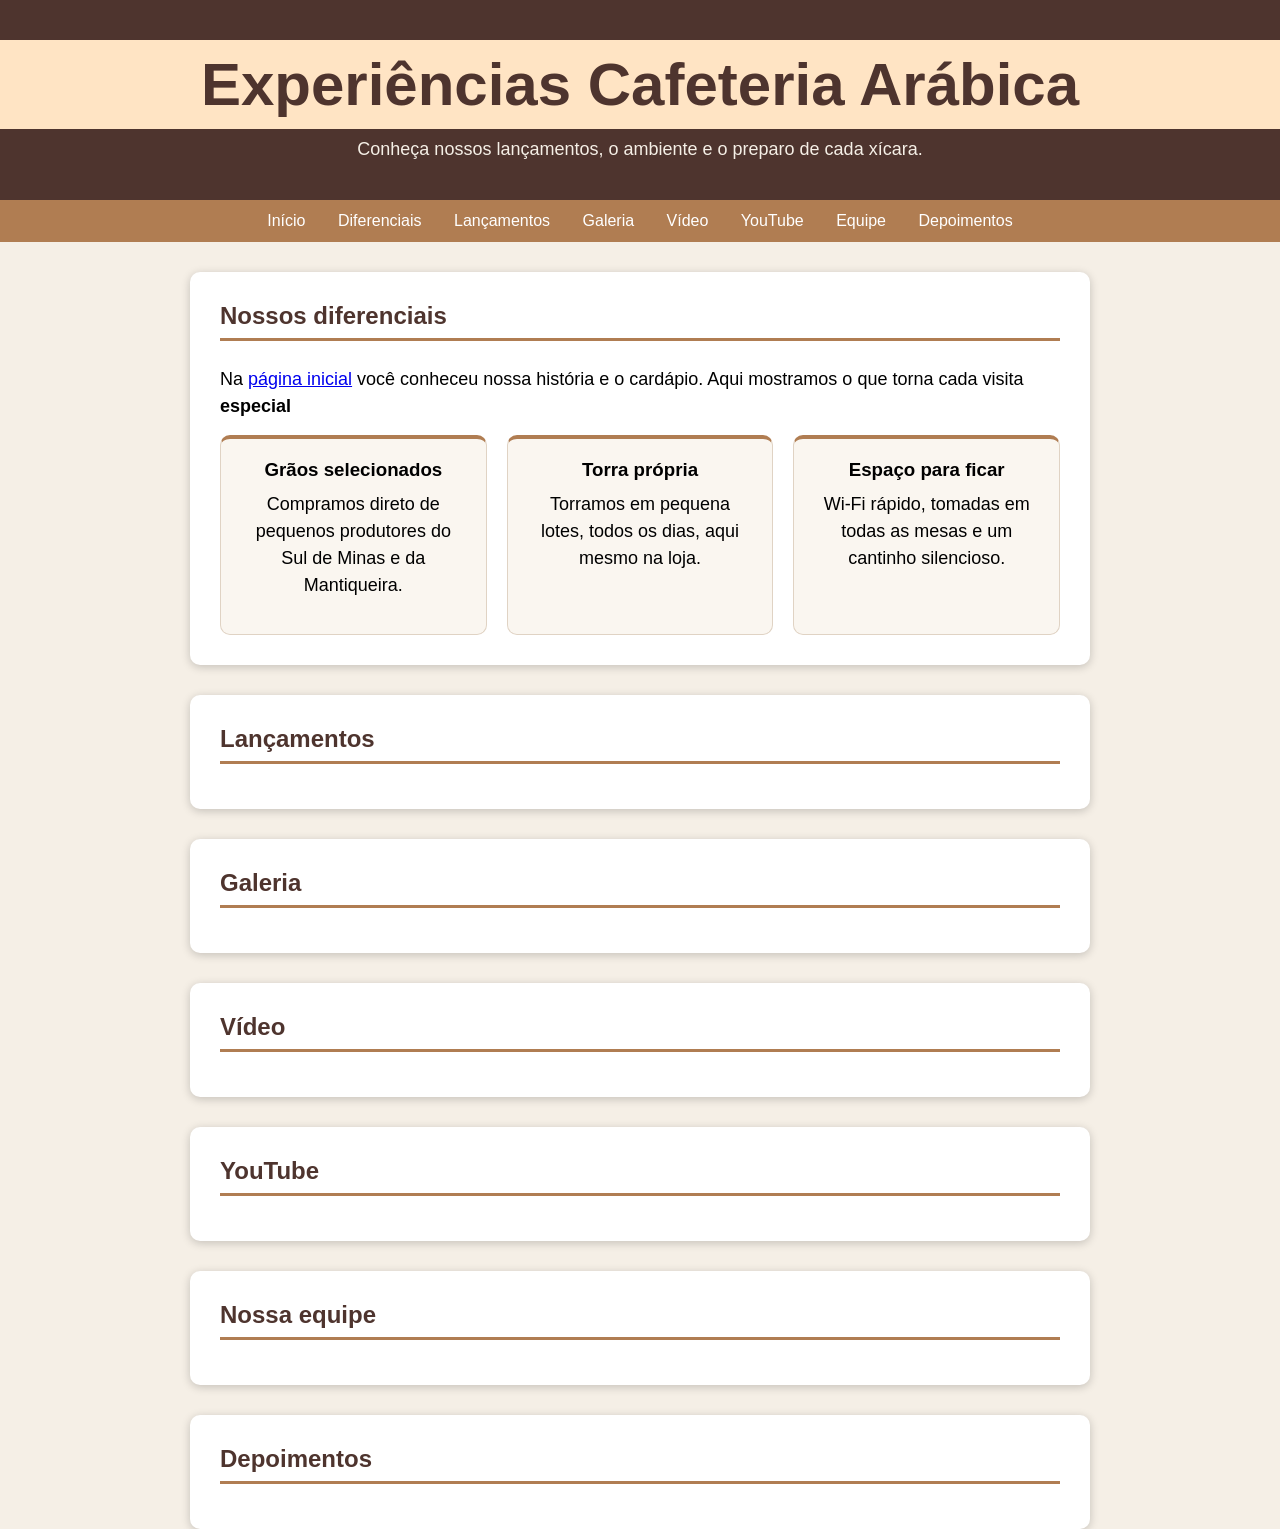
==== avancado.html @ e260ab76 "09/11 - Página 'Experiências'" ====
<!DOCTYPE html>
<html lang="pt-BR">

<head>
    <meta charset="UTF-8">
    <meta name="viewport" content="width=device-width, initial-scale=1.0">
    <title>Experiências | Cafeteria Arábica</title>
    
    <link rel="stylesheet" href="style.css">
    <link rel="stylesheet" href="style-avancado.css">
</head>

<body>
    <header class="topo-animado">
        <h1>Experiências Cafeteria Arábica</h1>
        <p>Conheça nossos lançamentos, o ambiente e o preparo de cada xícara.</p>
    </header>

    <nav>
        <a href="index.html">Início</a>
        <a href="#diferenciais">Diferenciais</a>
        <a href="#lancamentos">Lançamentos</a>
        <a href="#galeria">Galeria</a>
        <a href="#video">Vídeo</a>
        <a href="#youtube">YouTube</a>
        <a href="#equipe">Equipe</a>
        <a href="#depoimentos">Depoimentos</a>
    </nav>

    <main>

        <section id="diferenciais">
            <h2>Nossos diferenciais</h2>
            <p>Na <a href="index.html">página inicial</a> você conheceu nossa história e o cardápio. Aqui mostramos o que torna cada visita <strong>especial</strong></p>

            <div class="diferenciais">
                <article class="diferencial icone-grao">
                    <h3>Grãos selecionados</h3>
                    <p>Compramos direto de pequenos produtores do Sul de Minas e da Mantiqueira.</p>
                </article>

                <article class="diferencial icone-fogo">
                    <h3>Torra própria</h3>
                    <p>Torramos em pequena lotes, todos os dias, aqui mesmo na loja.</p>
                </article>

                <article class="diferencial icone-wifi">
                    <h3>Espaço para ficar</h3>
                    <p>Wi-Fi rápido, tomadas em todas as mesas e um cantinho silencioso.</p>
                </article>
            </div>
        </section>

        <section id="lancamentos">
            <h2>Lançamentos</h2>
        </section>

        <section id="galeria">
            <h2>Galeria</h2>
        </section>

        <section id="video">
            <h2>Vídeo</h2>
        </section>

        <section id="youtube">
            <h2>YouTube</h2>
        </section>

        <section id="equipe">
            <h2>Nossa equipe</h2>
        </section>

        <section id="depoimentos">
            <h2>Depoimentos</h2>
        </section>

    </main>
</body>
</html>
---- style.css ----
/* CSS Reset */
* {
  margin: 0;
  /* Margem externa (da borda para fora) */
  padding: 0;
  /* Margem interna (da borda para dentro) */
  box-sizing: border-box;
  /*
  content-box: soma todosos espaços e expande
  border-box: soma todos os espaços e reduz (conteúdo + espaços)
  */
}

/* Variáveis para a paleta de cores */
:root {
  --cor-marrom-escuro: #4e342e;
  --cor-titulo: bisque;
  --cor-marrom-medio: #b07d52; /* (marrom-medio) */
  --cor-fundo-pagina: #f5efe6;
  --cor-fundo-secao: #ffffff;
  --cor-sombra: rgba(0, 0, 0, 0.2);
  --cor-fonte-escura: #000000;
  --cor-fonte-clara: #ffffff;
  --cor-fundo-dica: #fff8e1;
  --cor-borda-dica: #f0ad4e;
  --cor-borda-tabela: #e0d3c4;
  --cor-marrom-hover: #935f3a;
}


/* Regra de formatação */
main {
  width: 900px;
  /* Largura de um bloco (tag) */
  margin: 0px auto;
  /* text-align: center;     <---- */
}

body {
  font-family:
    /*'Wild Words',*/
    Georgia, Arial, Helvetica, sans-serif;
  background-color: var(--cor-fundo-pagina);
}

header {
  background-color: var(--cor-marrom-escuro);
  /* Cor do Fundo */
  color: var(--cor-fonte-clara);
  /* Cor da Face (Fonte) */
  text-align: center;
  /* Alinhamento horizontal */
  padding: 40px 0px;
  /* (Up,Right,Down,Left) */
}
header p{
  color: var(--cor-fundo-pagina);
}

h1 {
  font-size: 60px;
  color: var(--cor-marrom-escuro);
  background-color: var(--cor-titulo);
  padding: 10px;
}

p {
  font-size: 18px;
  padding-top: 10px;
}

/**/
nav {
  background-color: var(--cor-marrom-medio);
  text-align: center;
  /*margin: 10px; /* (Up,Right,Down,Left) */
  padding: 12px;

  position: sticky;
  top: 0px;
  z-index: 1000;
}

nav a {
  color: var(--cor-fonte-clara);
  text-decoration: none;
  padding: 8px 14px;
  border-radius: 6px;
}

nav a:hover {
  background-color: var(--cor-marrom-hover);
}

section {
  margin-top: 30px;
  padding: 30px;
  background-color: var(--cor-fundo-secao);
  box-shadow: 0px 2px 10px var(--cor-sombra);
  border-radius: 10px;
  /* Cantos arredondados */
  /*
deslocamento horizontal
deslocamento vertical
desfoque
*/
}

section img {
  max-width: 100%;
  height: auto;
  display: block;
  border-radius: 10px;
}

section h2 {
  color: var(--cor-marrom-escuro);
  border-bottom: 3px solid var(--cor-marrom-medio);
  margin-bottom: 15px;
  padding-bottom: 8px;
}

section p {
  margin-bottom: 15px;
  line-height: 150%;
}

section ul, section ol {
  margin-left: 24px;
  margin-bottom: 12px;
}

section li {
  margin-bottom: 5px;
}

section hr {
  border-top: 2px dotted var(--cor-marrom-medio);
  margin: 10px 0px;
}

/* Criar uma classe no CSS */
.dica {
  background-color: var(--cor-fundo-dica);
  border-left: 5px solid var(--cor-borda-dica);
  /* padding-left: +5px; */
  padding: 15px 18px;
  border-radius: 5px;
}

.horario-funcionamento th {
  border: none;
}

.horario-funcionamento td {
border: none;
border-bottom: 1px solid var(--cor-borda-tabela);
text-align: center;
}

/* FORMATAÇÃO DA TABELA */
table{
  width: 100%; /* Ocupa a section inteira */
  border-collapse: collapse; /* Remove os espaços entre as linhas e as colunas */
}
th, td{
  border: 1px solid var(--cor-borda-tabela);
  padding: 10px 14px;
  /* text-align: left; */
}
th{
  background-color: var(--cor-marrom-escuro);
  color: var(--cor-fonte-clara);
}

/* Formatação do formulário */

form label {
  display: block; /* Transforma a tag em um bloco. Antes label era inline */
  margin: 10px 0px 4px;
  color: var(--cor-marrom-escuro);
}

form input, form textarea {
  width: 100%;
  padding: 10px;
  border-radius: 6px;
  border: 1px solid var(--cor-borda-tabela);
}

form button {
  margin-top: 15px;
  border: none;
  background-color: var(--cor-marrom-medio);
  color: var(--cor-fonte-clara);
  padding: 12px 24px;
  border-radius: 6px;
  cursor: pointer;
}

form button:hover {
  background-color: var(--cor-marrom-hover);
}

/* Formatação da seção Delivery usando o ID */

#delivery {
  text-align: center;
  padding: 40px 20px;
  background: linear-gradient(120deg, var(--cor-marrom-escuro), var(--cor-marrom-medio));
  color: var(--cor-fonte-clara);
}

#delivery h2 {
  margin-bottom: 10px;
  border-bottom: none;
  color: var(--cor-fonte-clara);
}

.botao {
  background-color: var(--cor-fonte-clara);
  color: var(--cor-marrom-escuro);
  text-decoration: none;
  padding: 15px 30px;
  border-radius: 30px;
  display: inline-block; /* Combina comportamento imline com block */
}

.botao:hover {
  /* transform: translate3D(3px, 3px, 3px); */
  background-color: #25D366;
}

@font-face {
  font-family: 'Wild Words';
  src: url('Wild-Words-Font/Wild Words Roman.ttf') format('truetype');
  font-weight: normal;
  font-style: normal;
}

@font-face {
  font-family: 'Wild Words';
  src: url('Wild-Words-Font/Wild Words Italic.ttf') format('truetype');
  font-weight: normal;
  font-style: italic;
}

@font-face {
  font-family: 'Wild Words';
  src: url('Wild-Words-Font/Wild Words Bold Italic.ttf') format('truetype');
  font-weight: bold;
  font-style: italic;
}
---- style-avancado.css ----
:root {
    --cor-fundo-experiencias: #faf6f0
}

/* Cabeçalho animado */

.topo-animado h1, .topo-animado p {
    animation: surgir 0.9s ease-out both;

    /* 
        surgir: Nome do keyframe (abaixo)
        0.9s: Duração da animação
        ease-out: Começa mais rápidamente e termina desacelerando
        both: Aplica os estilos iniciais e mantém no final
    */
}

.topo-animado p {
    animation-delay: 0.3s;
    /* O parágrafo começa a animação mais tardia */
}

@keyframes surgir {
    from {
        opacity: 0;                     /* inicia transparente */
        transform: translateY(20px);    /* desloca o elemento 20 pixels para baixo */
    }
    to {
        opacity: 1;                     /* totalmente visível */
        transform: translateY(0);       /* o elemento rertorna a posição inicial */
    }
}

/* Seção diferenciais - uso do flexbox */

.diferenciais {
    display: flex;
    gap: 20px;
}

.diferencial {
    flex: 1;
    background-color: var(--cor-fundo-experiencias);
    border: 1px solid var(--cor-borda-tabela);
    border-top: 4px solid var(--cor-marrom-medio);
    border-radius: 10px;
    padding: 20px;
    text-align: center;
}
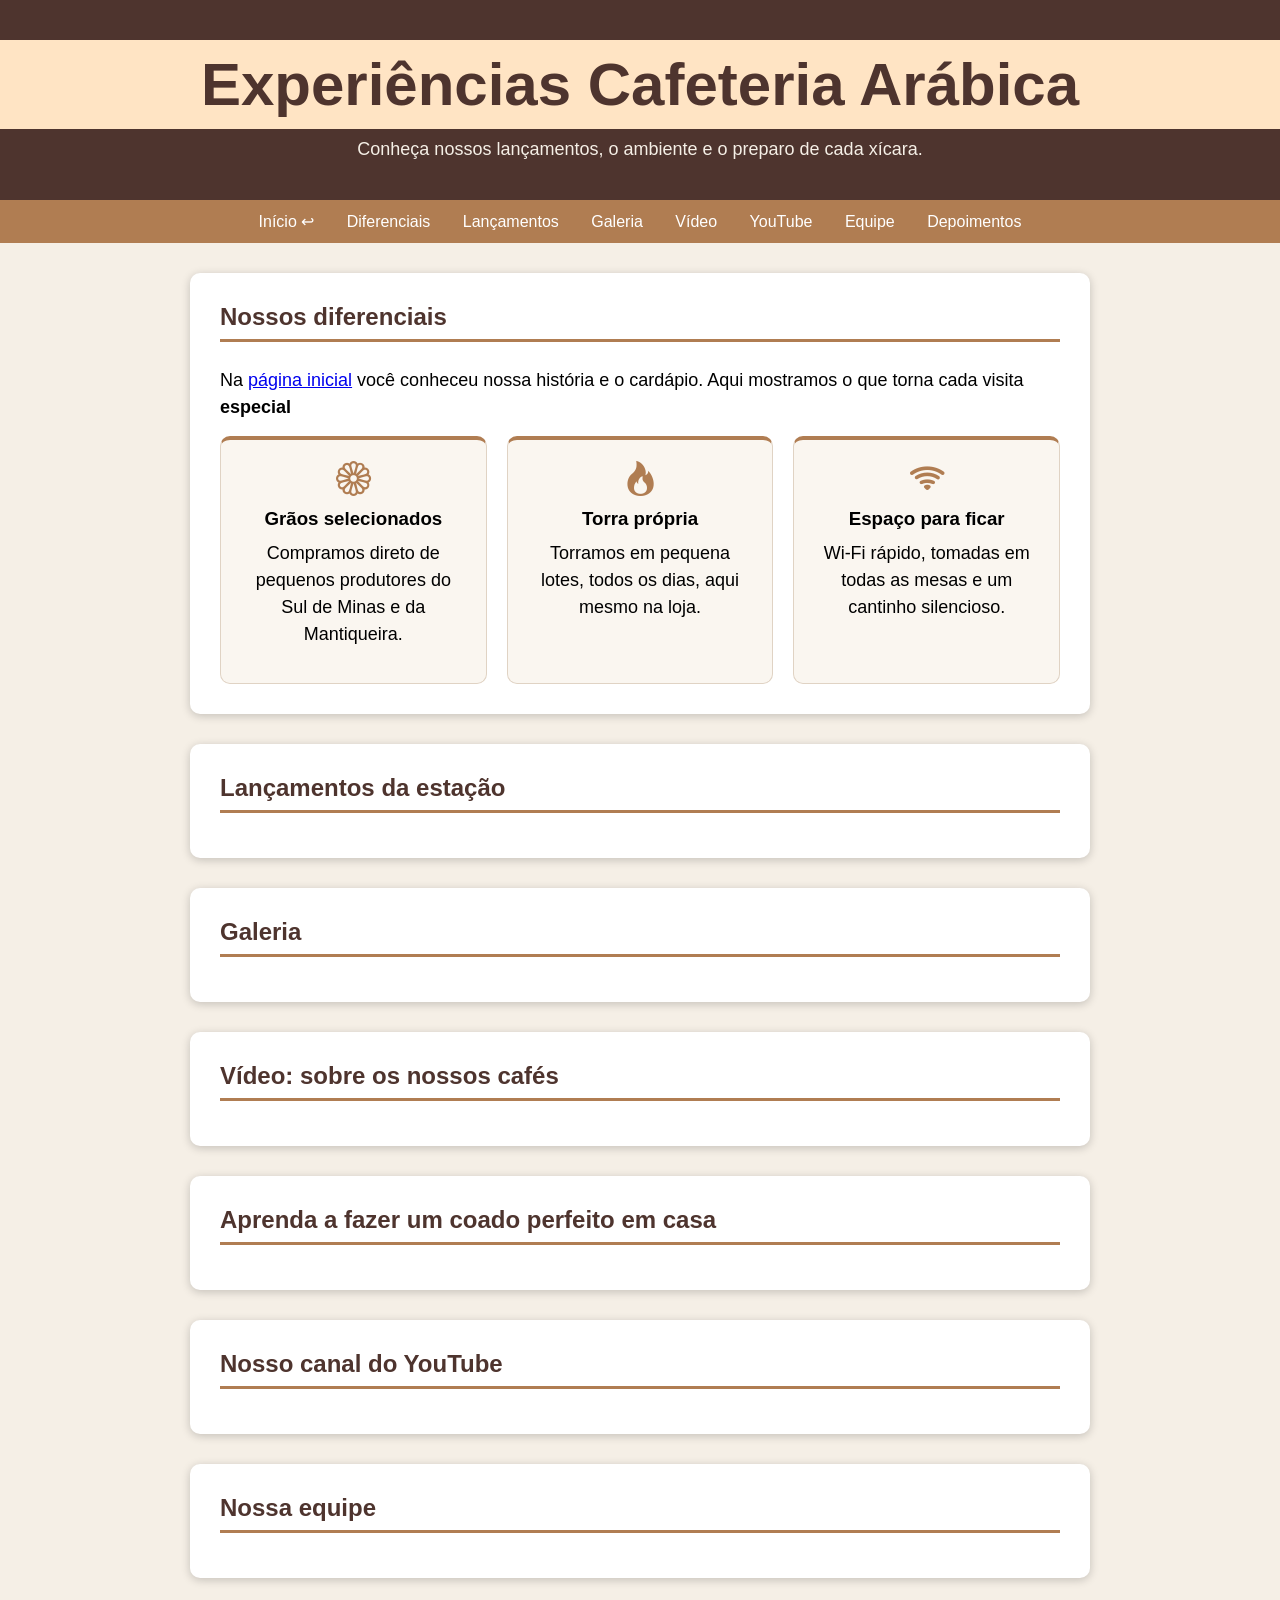
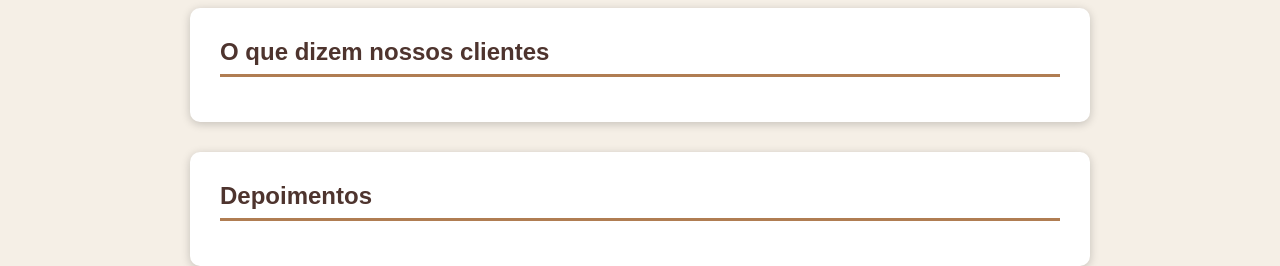
==== commit 091722cd: "13/11 - Sections no html extra/avançado" ====
--- a/avancado.html
+++ b/avancado.html
@@ -17,7 +17,7 @@
     </header>
 
     <nav>
-        <a href="index.html">Início</a>
+        <a href="index.html">Início &larrhk;</a>
         <a href="#diferenciais">Diferenciais</a>
         <a href="#lancamentos">Lançamentos</a>
         <a href="#galeria">Galeria</a>
@@ -52,7 +52,7 @@
         </section>
 
         <section id="lancamentos">
-            <h2>Lançamentos</h2>
+            <h2>Lançamentos da estação</h2>
         </section>
 
         <section id="galeria">
@@ -60,15 +60,23 @@
         </section>
 
         <section id="video">
-            <h2>Vídeo</h2>
+            <h2>Vídeo: sobre os nossos cafés</h2>
+        </section>
+
+        <section id="video2">
+            <h2>Aprenda a fazer um coado perfeito em casa</h2>
         </section>
 
         <section id="youtube">
-            <h2>YouTube</h2>
+            <h2>Nosso canal do YouTube</h2>
         </section>
 
         <section id="equipe">
             <h2>Nossa equipe</h2>
+        </section>
+
+        <section id="clientes">
+            <h2>O que dizem nossos clientes</h2>
         </section>
 
         <section id="depoimentos">
--- a/style.css
+++ b/style.css
@@ -30,7 +30,7 @@
 
 /* Regra de formatação */
 main {
-  width: 900px;
+  max-width: 900px; /* <----- Mudei de width para max-width */
   /* Largura de um bloco (tag) */
   margin: 0px auto;
   /* text-align: center;     <---- */
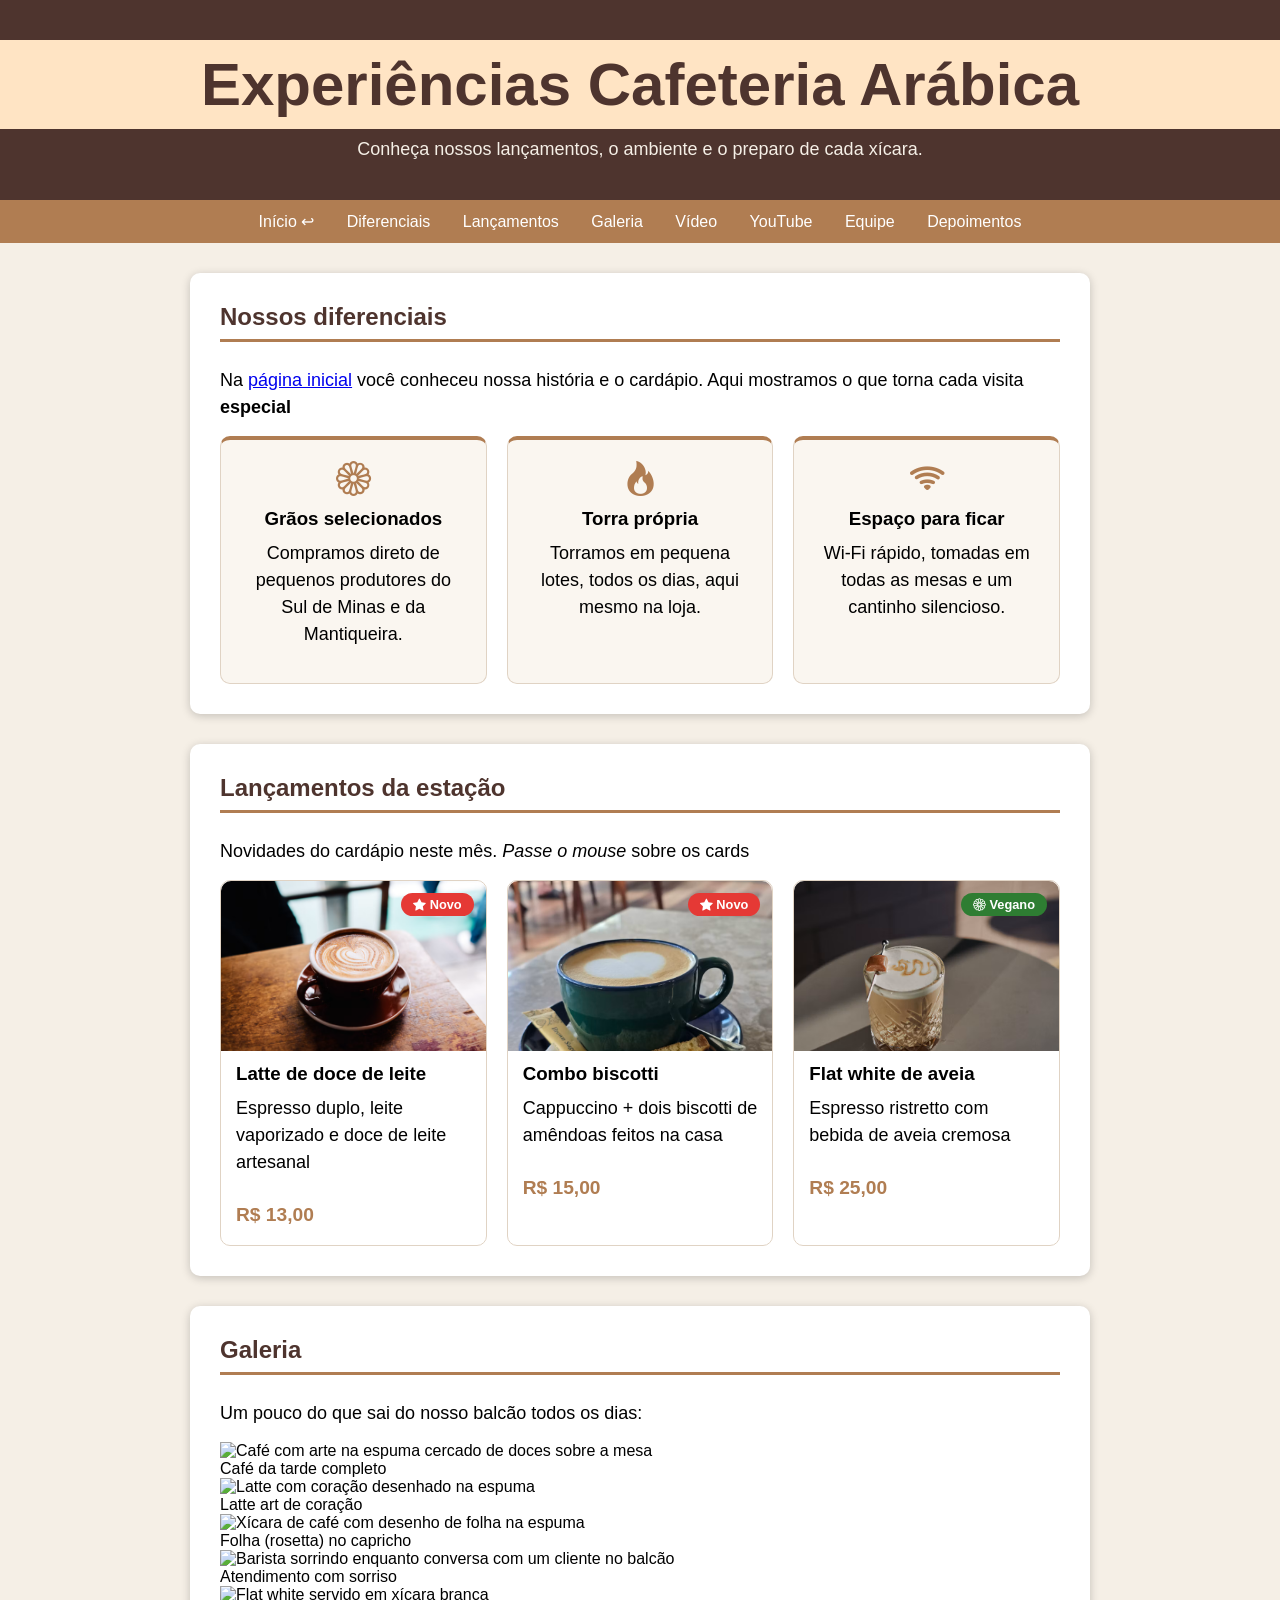
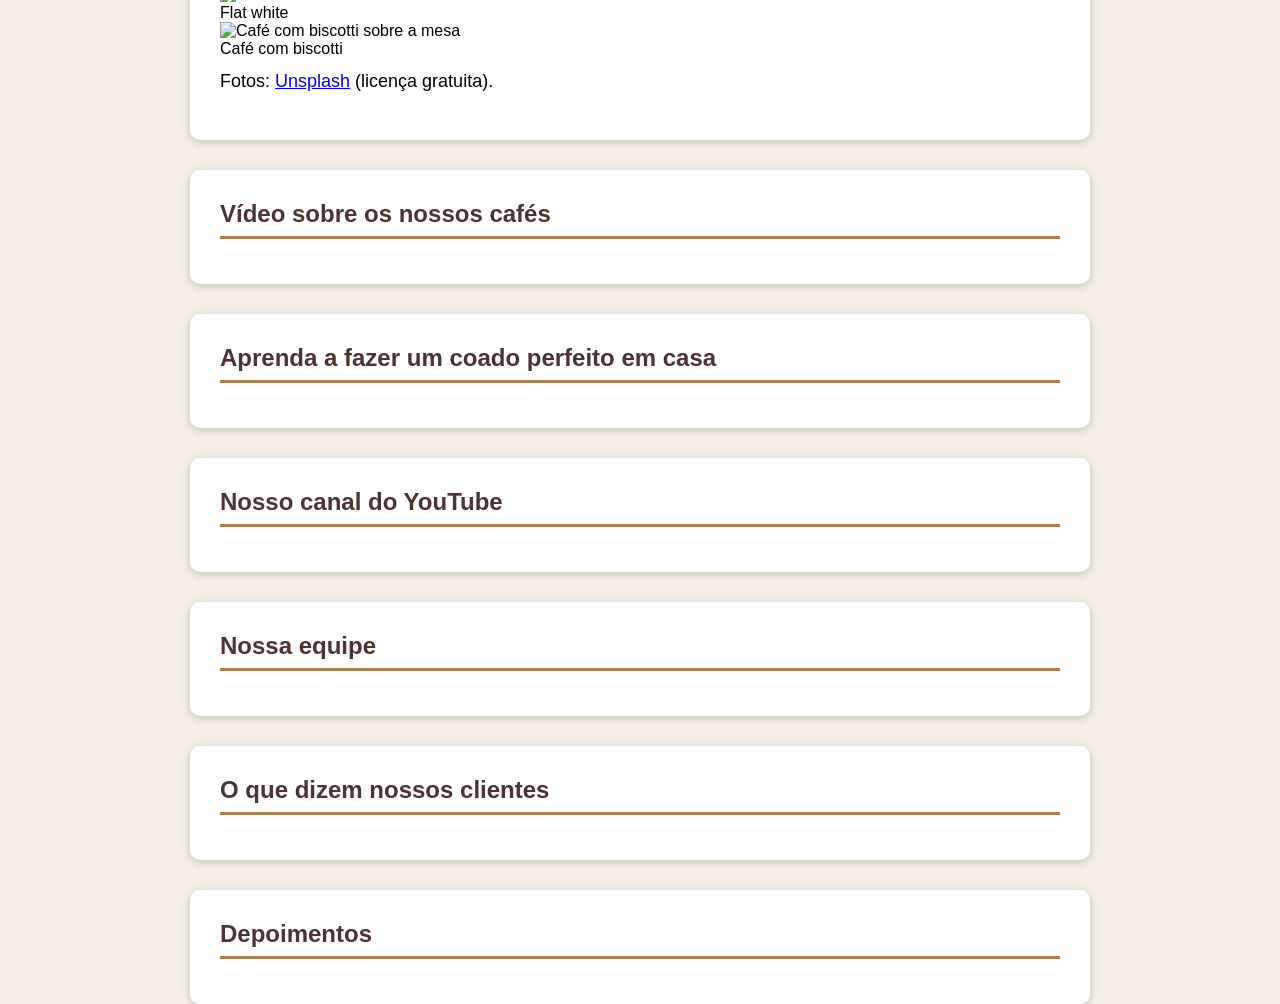
==== commit 400bcc15: "16/11 - Lançamentos e galeria" ====
--- a/avancado.html
+++ b/avancado.html
@@ -53,14 +53,76 @@
 
         <section id="lancamentos">
             <h2>Lançamentos da estação</h2>
+            <p>Novidades do cardápio neste mês. <em>Passe o mouse</em> sobre os cards</p>
+            <div class="produtos">
+
+                <article class="produto">
+                    <span class="etiqueta"><i class="bi bi-star-fill"></i> Novo</span>
+                    <img src="images/cafe.png" alt="Xícara de café com desenho na espuma">
+                    <h3>Latte de doce de leite</h3>
+                    <p>Espresso duplo, leite vaporizado e doce de leite artesanal</p>
+                    <p class="preco">R$ 13,00</p>
+                </article>
+
+                <article class="produto">
+                    <span class="etiqueta"><i class="bi bi-star-fill"></i> Novo</span>
+                    <img src="images/biscotti.png" alt="Cappuccino com desenho na espuma e um biscoito ao lado">
+                    <h3>Combo biscotti</h3>
+                    <p>Cappuccino + dois biscotti de amêndoas feitos na casa</p>
+                    <p class="preco">R$ 15,00</p>
+                </article>
+
+                <article class="produto">
+                    <span class="etiqueta etiqueta-vegano"><i class="bi bi-flower1"></i> Vegano</span>
+                    <img src="images/flatwhite.png" alt="Café Flat White">
+                    <h3>Flat white de aveia</h3>
+                    <p>Espresso ristretto com bebida de aveia cremosa</p>
+                    <p class="preco">R$ 25,00</p>
+                </article>
+                
+            </div>
         </section>
 
         <section id="galeria">
             <h2>Galeria</h2>
+            <p>Um pouco do que sai do nosso balcão todos os dias:</p>
+            <div class="galeria">
+                <figure class="foto foto-destaque">
+                    <img src="https://images.unsplash.com/photo-1516213335993-159eca2981af?w=900&h=700&fit=crop"
+                        alt="Café com arte na espuma cercado de doces sobre a mesa">
+                    <figcaption>Café da tarde completo</figcaption>
+                </figure>
+                <figure class="foto">
+                    <img src="https://images.unsplash.com/photo-1539970390759-3fa0ad014045?w=600&h=450&fit=crop"
+                        alt="Latte com coração desenhado na espuma">
+                    <figcaption>Latte art de coração</figcaption>
+                </figure>
+                <figure class="foto">
+                    <img src="https://images.unsplash.com/photo-1426174840074-541ae41efdb9?w=600&h=450&fit=crop"
+                        alt="Xícara de café com desenho de folha na espuma">
+                    <figcaption>Folha (rosetta) no capricho</figcaption>
+                </figure>
+                <figure class="foto">
+                    <img src="https://images.unsplash.com/photo-1753351053136-4b9758343a53?w=600&h=450&fit=crop"
+                        alt="Barista sorrindo enquanto conversa com um cliente no balcão">
+                    <figcaption>Atendimento com sorriso</figcaption>
+                </figure>
+                <figure class="foto">
+                    <img src="https://images.unsplash.com/photo-1531441802565-2948024f1b22?w=600&h=450&fit=crop"
+                        alt="Flat white servido em xícara branca">
+                    <figcaption>Flat white</figcaption>
+                </figure>
+                <figure class="foto">
+                    <img src="https://images.unsplash.com/photo-1758900450186-e829f72d25fb?w=600&h=450&fit=crop"
+                        alt="Café com biscotti sobre a mesa">
+                    <figcaption>Café com biscotti</figcaption>
+                </figure>
+            </div>
+            <p class="credito">Fotos: <a href="https://unsplash.com" target="_blank">Unsplash</a> (licença gratuita).</p>
         </section>
 
         <section id="video">
-            <h2>Vídeo: sobre os nossos cafés</h2>
+            <h2>Vídeo sobre os nossos cafés</h2>
         </section>
 
         <section id="video2">
--- a/style.css
+++ b/style.css
@@ -27,6 +27,10 @@
   --cor-marrom-hover: #935f3a;
 }
 
+html {
+  scroll-behavior: smooth;
+}
+
 
 /* Regra de formatação */
 main {
@@ -107,10 +111,10 @@
 }
 
 section img {
-  max-width: 100%;
+  width: 100%;
   height: auto;
   display: block;
-  border-radius: 10px;
+  /* border-radius: 10px; */
 }
 
 section h2 {
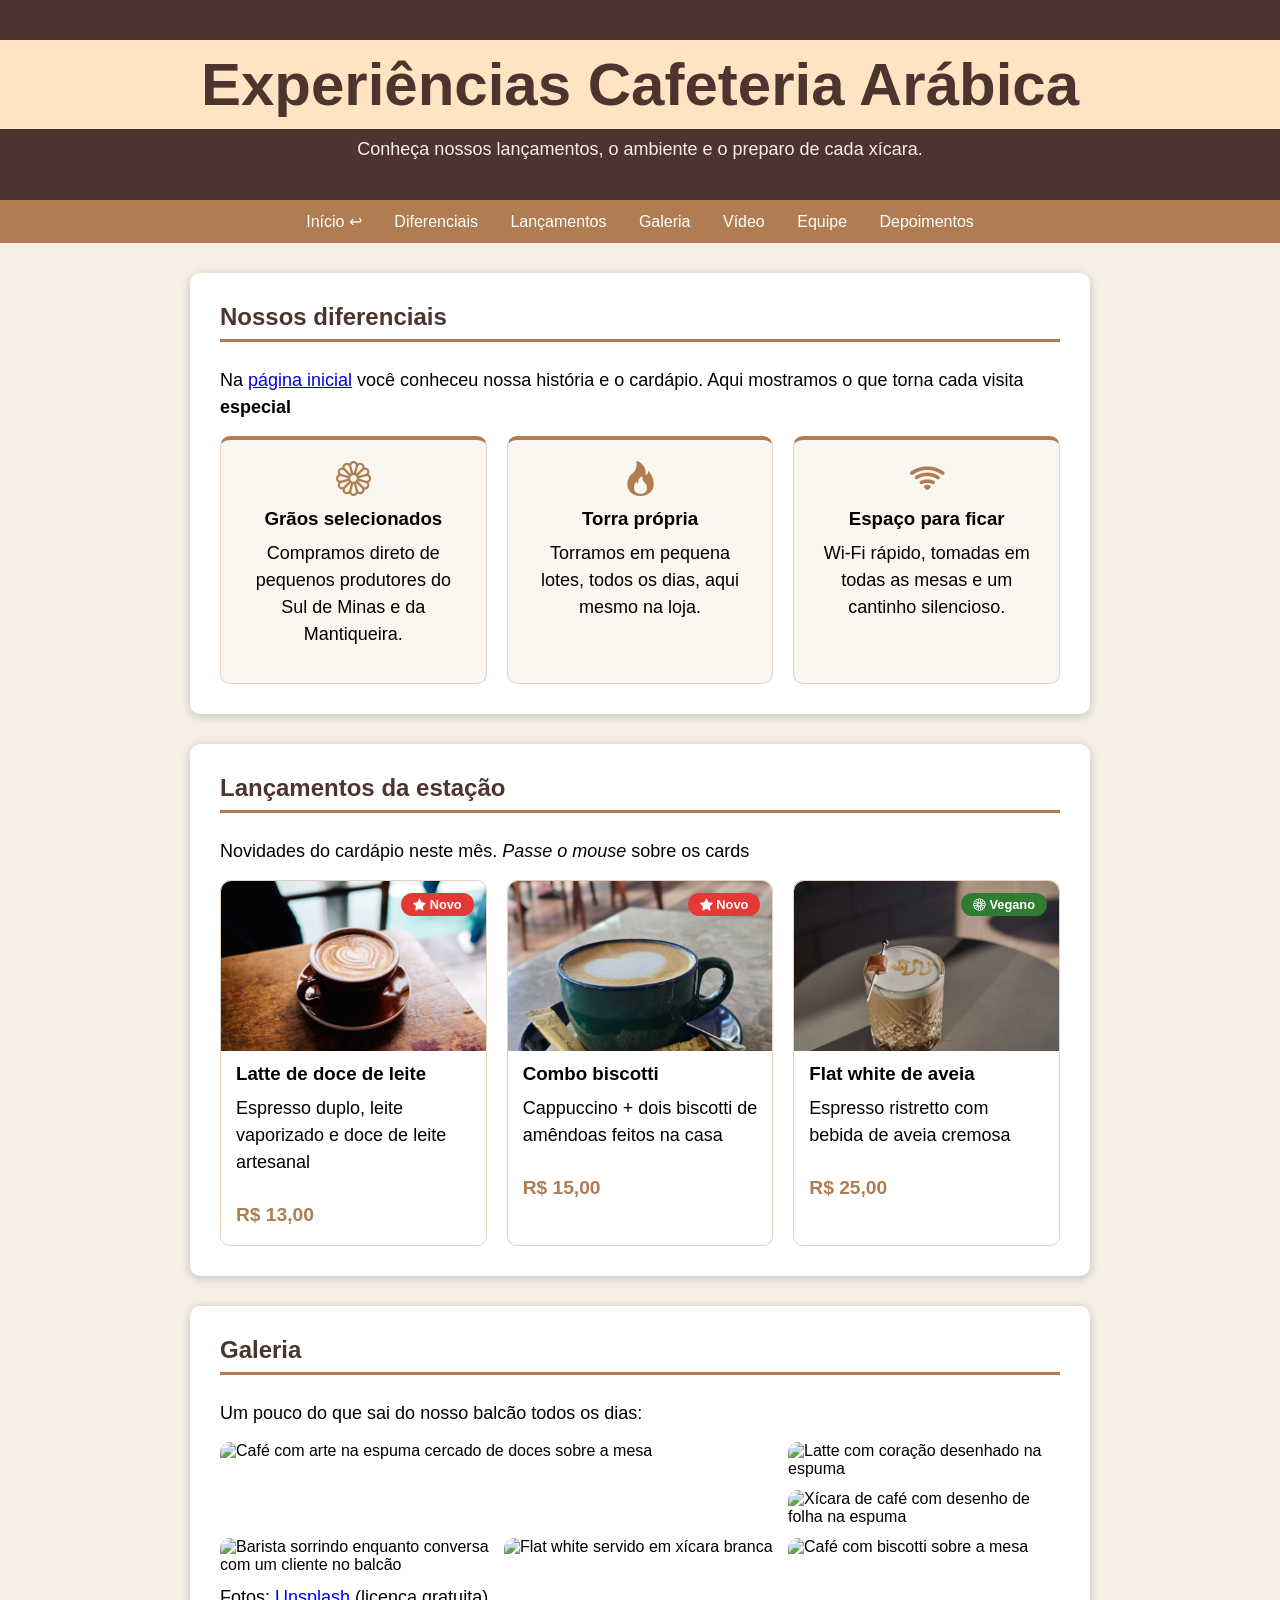
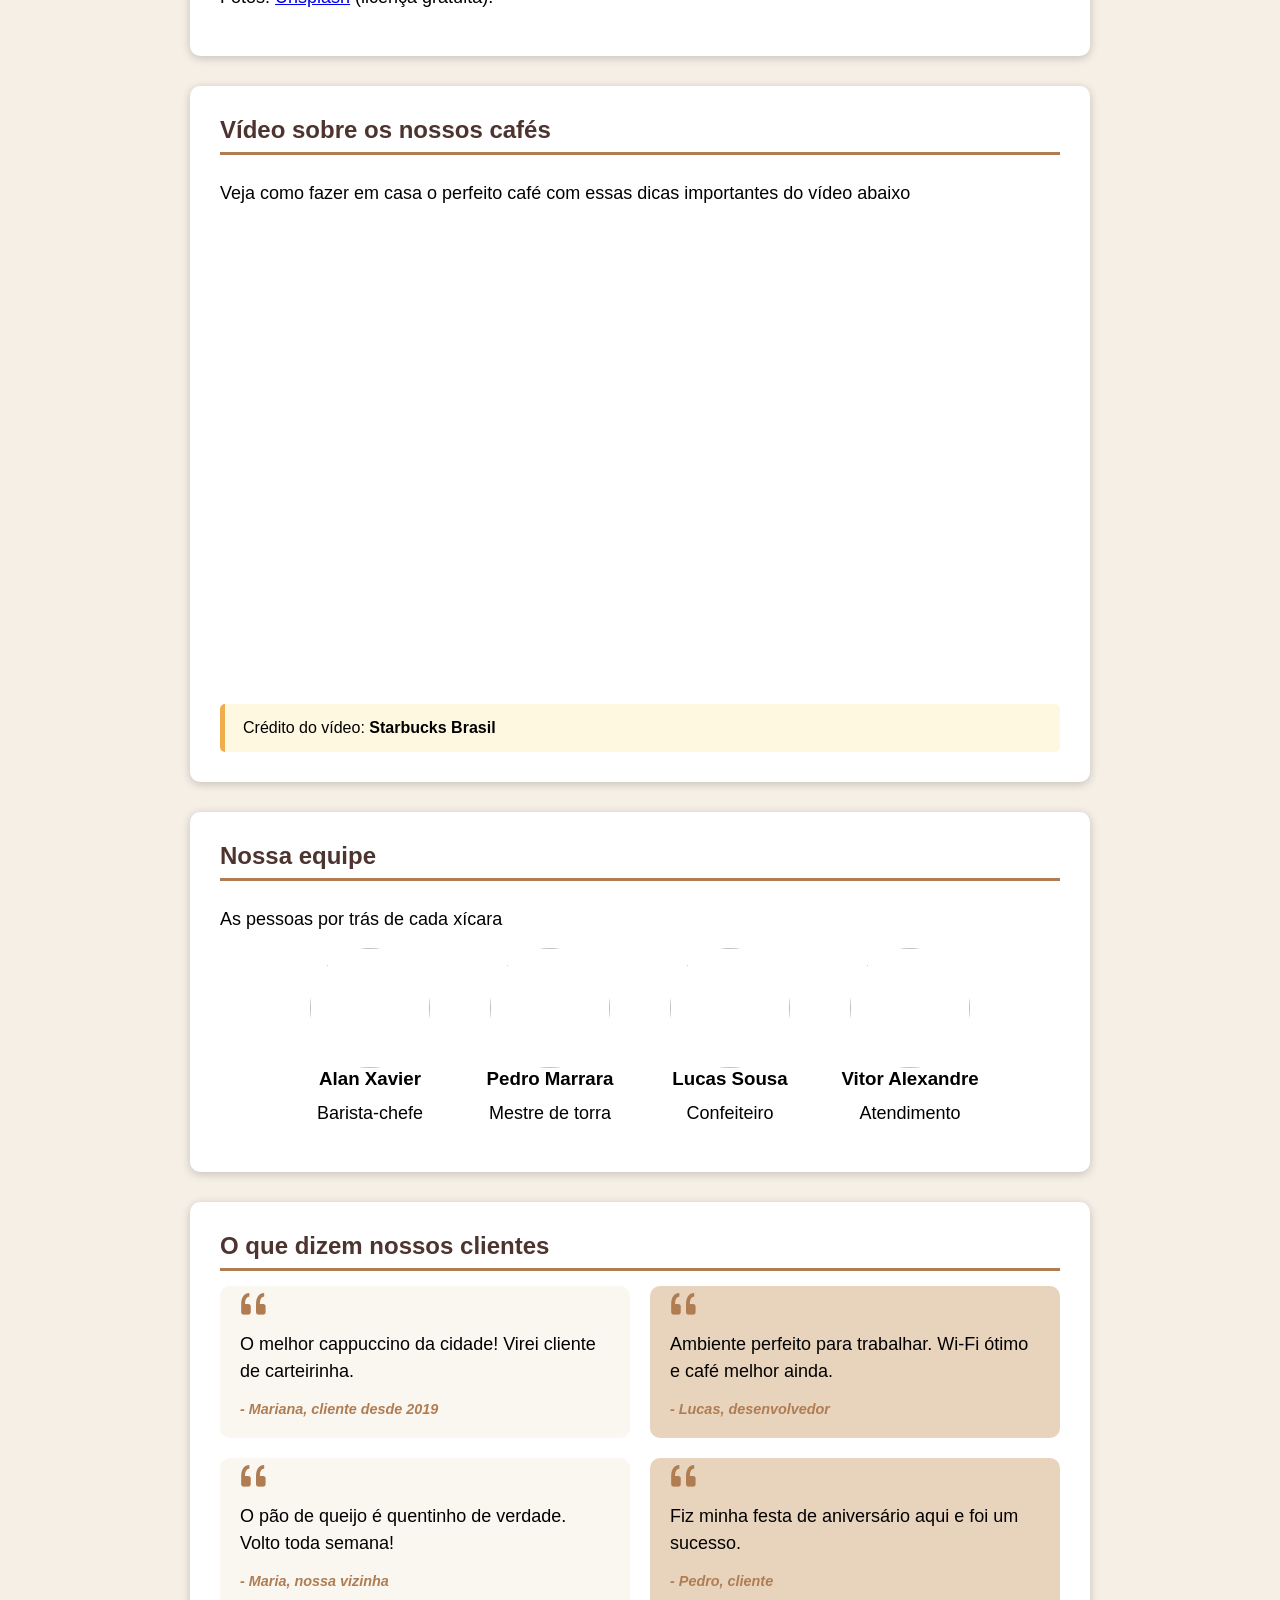
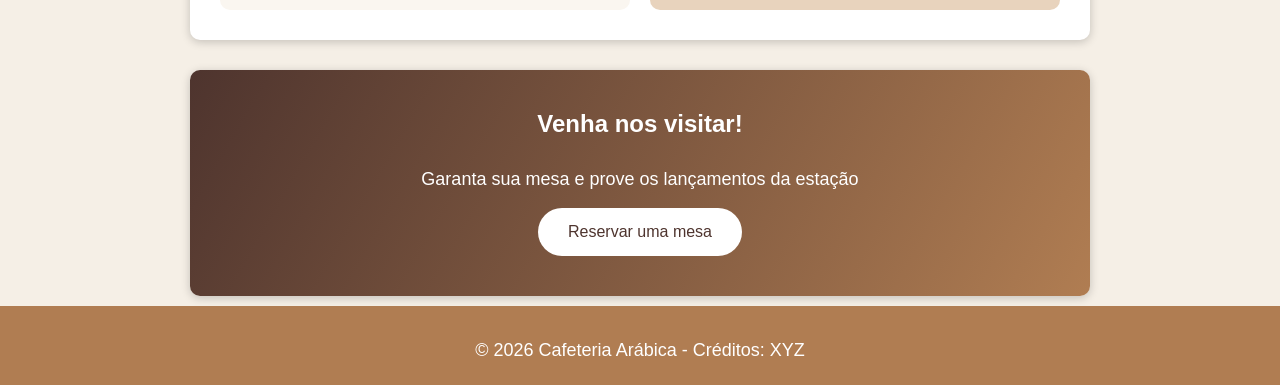
==== commit cf4be8b5: "23/11 - Vídeo, Equipe, Depoimentos e Reservar mesa" ====
--- a/avancado.html
+++ b/avancado.html
@@ -22,7 +22,6 @@
         <a href="#lancamentos">Lançamentos</a>
         <a href="#galeria">Galeria</a>
         <a href="#video">Vídeo</a>
-        <a href="#youtube">YouTube</a>
         <a href="#equipe">Equipe</a>
         <a href="#depoimentos">Depoimentos</a>
     </nav>
@@ -123,28 +122,84 @@
 
         <section id="video">
             <h2>Vídeo sobre os nossos cafés</h2>
-        </section>
-
-        <section id="video2">
-            <h2>Aprenda a fazer um coado perfeito em casa</h2>
-        </section>
-
-        <section id="youtube">
-            <h2>Nosso canal do YouTube</h2>
+            <p>Veja como fazer em casa o perfeito café com essas dicas importantes do vídeo abaixo</p>
+            <div class="midia video-youtube">
+                <iframe src="https://www.youtube.com/embed/pt4iWtNIXUg?si=P0XIKbpBjjzc-8-j" title="YouTube video player" frameborder="0" allow="accelerometer; autoplay; clipboard-write; encrypted-media; gyroscope; picture-in-picture; web-share" referrerpolicy="strict-origin-when-cross-origin" allowfullscreen></iframe>
+            </div>
+            <div class="dica">
+                Crédito do vídeo: <strong>Starbucks Brasil</strong>
+            </div>
         </section>
 
         <section id="equipe">
             <h2>Nossa equipe</h2>
-        </section>
-
-        <section id="clientes">
+            <p>As pessoas por trás de cada xícara</p>
+            <div class="equipe">
+
+                <article class="membro">
+                    <img src="https://placehold.co/160x160/4e342e/ffffff?text=AX" alt="">
+                    <h3>Alan Xavier</h3>
+                    <p>Barista-chefe</p>
+                </article>
+
+                <article class="membro">
+                    <img src="https://placehold.co/160x160/4e342e/ffffff?text=PM" alt="">
+                    <h3>Pedro Marrara</h3>
+                    <p>Mestre de torra</p>
+                </article>
+
+                <article class="membro">
+                    <img src="https://placehold.co/160x160/4e342e/ffffff?text=LS" alt="">
+                    <h3>Lucas Sousa</h3>
+                    <p>Confeiteiro</p>
+                </article>
+
+                <article class="membro">
+                    <img src="https://placehold.co/160x160/4e342e/ffffff?text=VA" alt="">
+                    <h3>Vitor Alexandre</h3>
+                    <p>Atendimento</p>
+                </article>
+
+            </div>
+        </section>
+
+        <section id="depoimentos">
             <h2>O que dizem nossos clientes</h2>
-        </section>
-
-        <section id="depoimentos">
-            <h2>Depoimentos</h2>
+
+            <div class="depoimentos">
+            <blockquote class="depoimento">
+                <p>O melhor cappuccino da cidade! Virei cliente de carteirinha.</p>
+                <cite>- Mariana, cliente desde 2019</cite>
+            </blockquote>
+
+            <blockquote class="depoimento">
+                <p>Ambiente perfeito para trabalhar. Wi-Fi ótimo e café melhor ainda.</p>
+                <cite>- Lucas, desenvolvedor</cite>
+            </blockquote>
+
+            <blockquote class="depoimento">
+                <p>O pão de queijo é quentinho de verdade. Volto toda semana!</p>
+                <cite>- Maria, nossa vizinha</cite>
+            </blockquote>
+
+            <blockquote class="depoimento">
+                <p>Fiz minha festa de aniversário aqui e foi um sucesso.</p>
+                <cite>- Pedro, cliente</cite>
+            </blockquote>
+            </div>
+        </section>
+        
+        <!-- <section id="chamada-atividade"> -->
+        <section id="delivery">
+            <h2>Venha nos visitar!</h2>
+            <p>Garanta sua mesa e prove os lançamentos da estação</p>
+            <a href="#" class="botao">Reservar uma mesa</a>
         </section>
 
     </main>
+    
+    <footer>
+        <p>&copy; 2026 Cafeteria Arábica - Créditos: XYZ</p>
+    </footer>
 </body>
 </html>
--- a/style.css
+++ b/style.css
@@ -43,7 +43,7 @@
 body {
   font-family:
     /*'Wild Words',*/
-    Georgia, Arial, Helvetica, sans-serif;
+    /*Georgia, */Arial, Helvetica, sans-serif;
   background-color: var(--cor-fundo-pagina);
 }
 
@@ -232,7 +232,8 @@
 
 .botao:hover {
   /* transform: translate3D(3px, 3px, 3px); */
-  background-color: #25D366;
+  background-color: var(--cor-borda-tabela);
+  /* background-color: #25D366; WHATSAPP */
 }
 
 @font-face {
